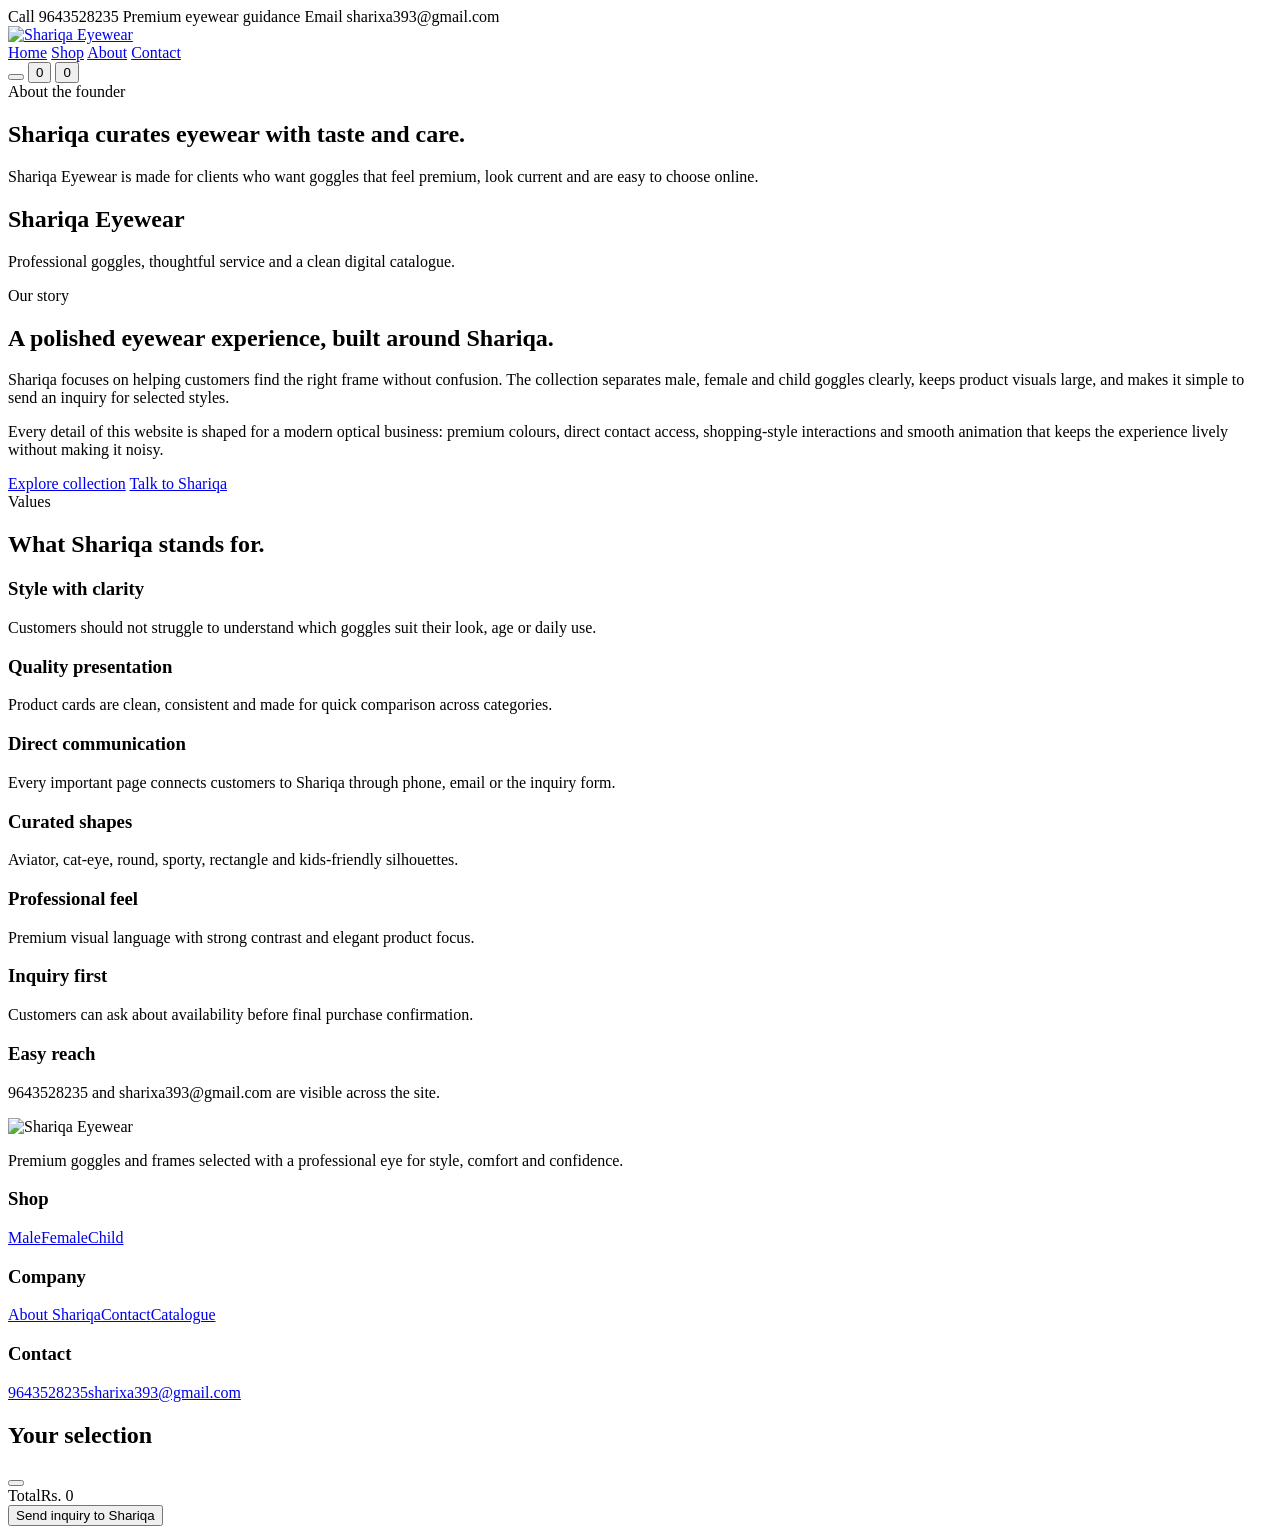
==== about.html @ 357ba141 "Add about.html" ====
<!doctype html>
<html lang="en">
  <head>
    <meta charset="UTF-8">
    <meta name="viewport" content="width=device-width, initial-scale=1.0">
    <title>About Shariqa | Shariqa Eyewear</title>
    <meta name="description" content="Learn about Shariqa and the professional eyewear studio behind Shariqa Eyewear.">
    <link rel="icon" href="assets/favicon.svg" type="image/svg+xml">
    <link rel="stylesheet" href="styles.css">
  </head>
  <body>
    <div class="top-strip">
      <span>Call 9643528235</span>
      <span>Premium eyewear guidance</span>
      <span>Email sharixa393@gmail.com</span>
    </div>

    <header class="site-header">
      <a class="brand" href="index.html" aria-label="Shariqa Eyewear home"><img src="assets/logo.svg" alt="Shariqa Eyewear"></a>
      <nav class="nav" data-nav>
        <a href="index.html">Home</a>
        <a href="shop.html">Shop</a>
        <a class="active" href="about.html">About</a>
        <a href="contact.html">Contact</a>
      </nav>
      <div class="header-actions">
        <button class="menu-button" type="button" data-menu aria-label="Open menu"><span data-icon="menu"></span></button>
        <button class="icon-button" type="button" data-open-cart aria-label="Open wishlist"><span data-icon="heart"></span><span class="badge" data-wishlist-count>0</span></button>
        <button class="icon-button" type="button" data-open-cart aria-label="Open cart"><span data-icon="bag"></span><span class="badge" data-cart-count>0</span></button>
      </div>
    </header>

    <main>
      <section class="page-hero">
        <span class="eyebrow">About the founder</span>
        <h1>Shariqa curates eyewear with taste and care.</h1>
        <p>Shariqa Eyewear is made for clients who want goggles that feel premium, look current and are easy to choose online.</p>
      </section>

      <section class="section">
        <div class="split">
          <div class="portrait-panel reveal">
            <h2>Shariqa Eyewear</h2>
            <p>Professional goggles, thoughtful service and a clean digital catalogue.</p>
          </div>
          <div class="page-block reveal">
            <span class="eyebrow">Our story</span>
            <h2>A polished eyewear experience, built around Shariqa.</h2>
            <p>Shariqa focuses on helping customers find the right frame without confusion. The collection separates male, female and child goggles clearly, keeps product visuals large, and makes it simple to send an inquiry for selected styles.</p>
            <p>Every detail of this website is shaped for a modern optical business: premium colours, direct contact access, shopping-style interactions and smooth animation that keeps the experience lively without making it noisy.</p>
            <div class="section-actions">
              <a class="button gold" href="shop.html">Explore collection</a>
              <a class="button ghost" href="contact.html">Talk to Shariqa</a>
            </div>
          </div>
        </div>
      </section>

      <section class="section alt">
        <div class="section-header reveal">
          <div>
            <span class="eyebrow">Values</span>
            <h2>What Shariqa stands for.</h2>
          </div>
        </div>
        <div class="story-list">
          <div class="story-card reveal"><h3>Style with clarity</h3><p>Customers should not struggle to understand which goggles suit their look, age or daily use.</p></div>
          <div class="story-card reveal"><h3>Quality presentation</h3><p>Product cards are clean, consistent and made for quick comparison across categories.</p></div>
          <div class="story-card reveal"><h3>Direct communication</h3><p>Every important page connects customers to Shariqa through phone, email or the inquiry form.</p></div>
        </div>
      </section>

      <section class="section dark">
        <div class="trust-grid">
          <div class="trust-card reveal"><span data-icon="eye"></span><h3>Curated shapes</h3><p>Aviator, cat-eye, round, sporty, rectangle and kids-friendly silhouettes.</p></div>
          <div class="trust-card reveal"><span data-icon="shield"></span><h3>Professional feel</h3><p>Premium visual language with strong contrast and elegant product focus.</p></div>
          <div class="trust-card reveal"><span data-icon="truck"></span><h3>Inquiry first</h3><p>Customers can ask about availability before final purchase confirmation.</p></div>
          <div class="trust-card reveal"><span data-icon="phone"></span><h3>Easy reach</h3><p>9643528235 and sharixa393@gmail.com are visible across the site.</p></div>
        </div>
      </section>
    </main>

    <footer class="footer">
      <div><img src="assets/logo.svg" alt="Shariqa Eyewear"><p>Premium goggles and frames selected with a professional eye for style, comfort and confidence.</p></div>
      <div><h3>Shop</h3><div class="footer-links"><a href="shop.html?category=men">Male</a><a href="shop.html?category=women">Female</a><a href="shop.html?category=kids">Child</a></div></div>
      <div><h3>Company</h3><div class="footer-links"><a href="about.html">About Shariqa</a><a href="contact.html">Contact</a><a href="shop.html">Catalogue</a></div></div>
      <div><h3>Contact</h3><div class="footer-links"><a href="tel:9643528235">9643528235</a><a href="mailto:sharixa393@gmail.com">sharixa393@gmail.com</a></div></div>
    </footer>

    <div class="drawer-backdrop" data-backdrop></div>
    <aside class="cart-drawer" data-drawer aria-label="Shopping cart">
      <div class="drawer-head"><h2>Your selection</h2><button class="icon-button" type="button" data-close-cart aria-label="Close cart"><span data-icon="close"></span></button></div>
      <div class="drawer-items" data-drawer-items></div>
      <div class="drawer-foot"><div class="total-row"><span>Total</span><span data-cart-total>Rs. 0</span></div><button class="button gold" type="button" data-checkout>Send inquiry to Shariqa</button></div>
    </aside>

    <script src="app.js"></script>
  </body>
</html>
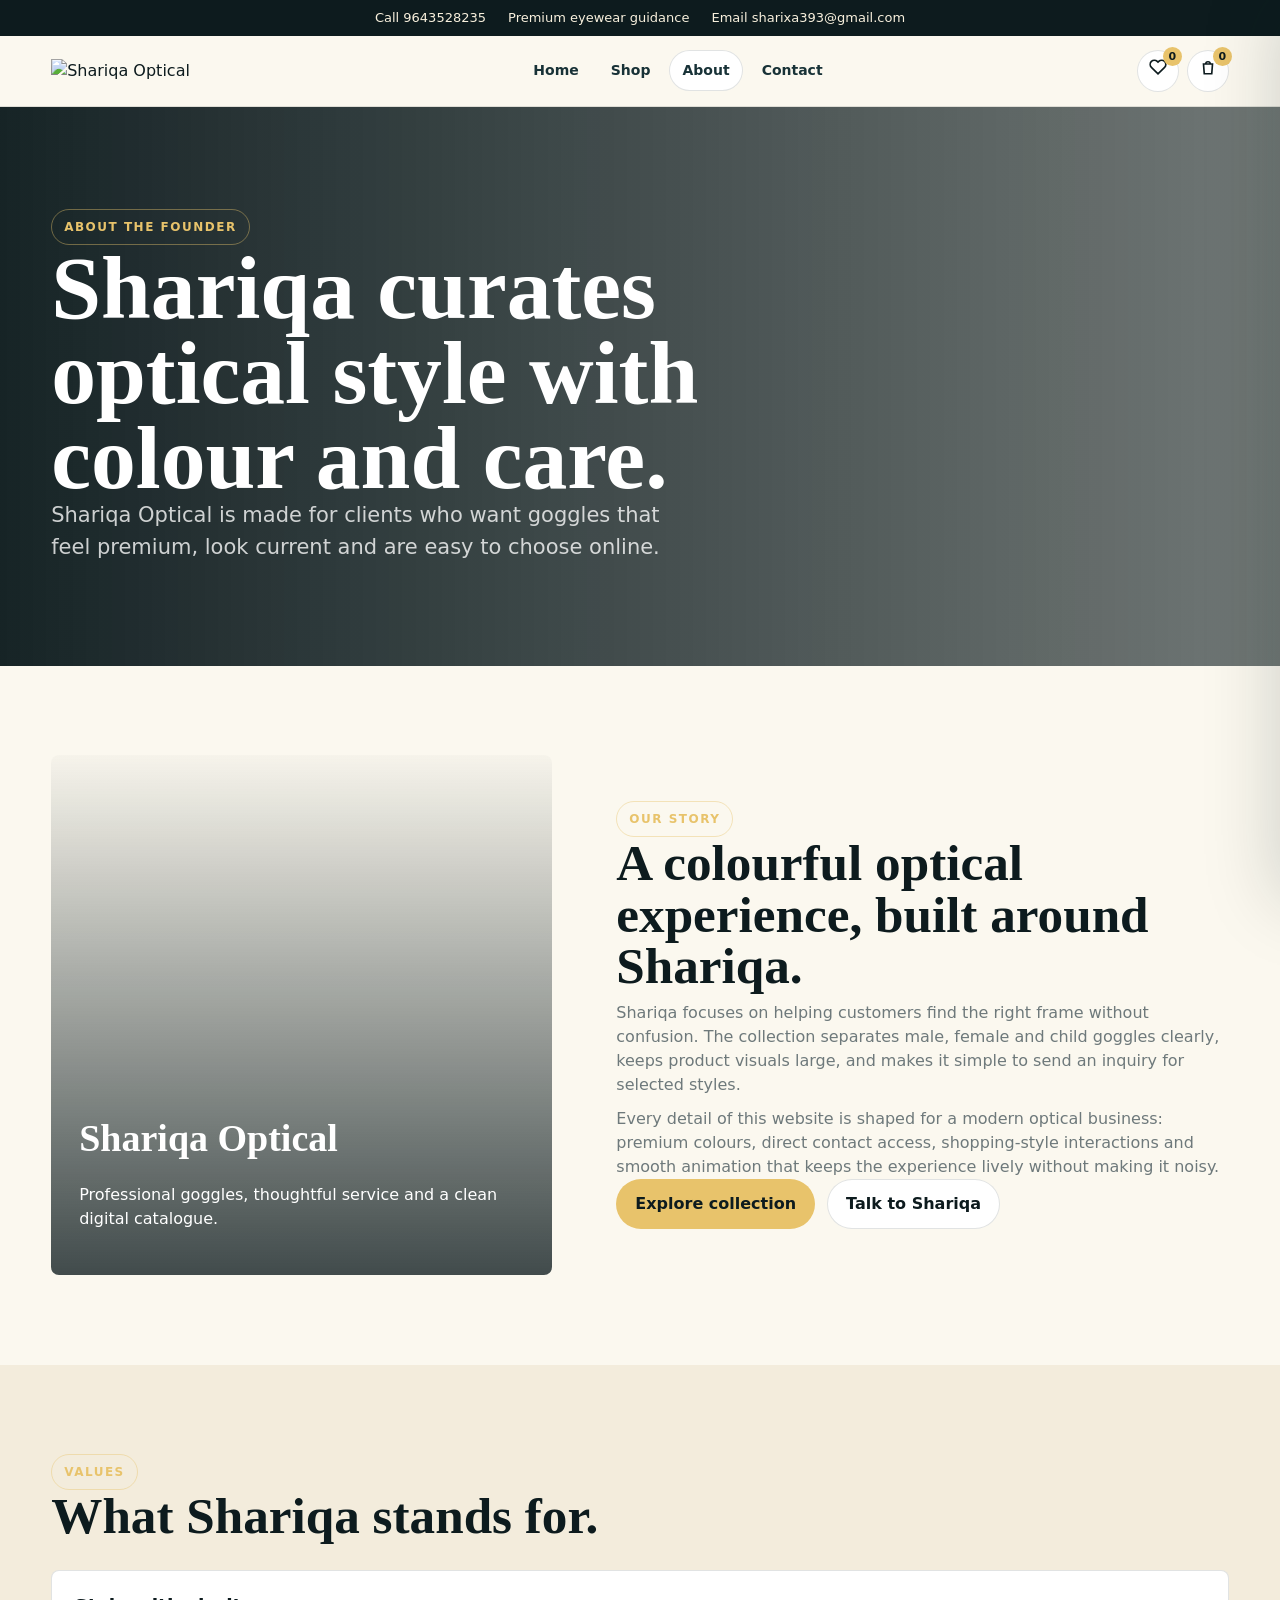
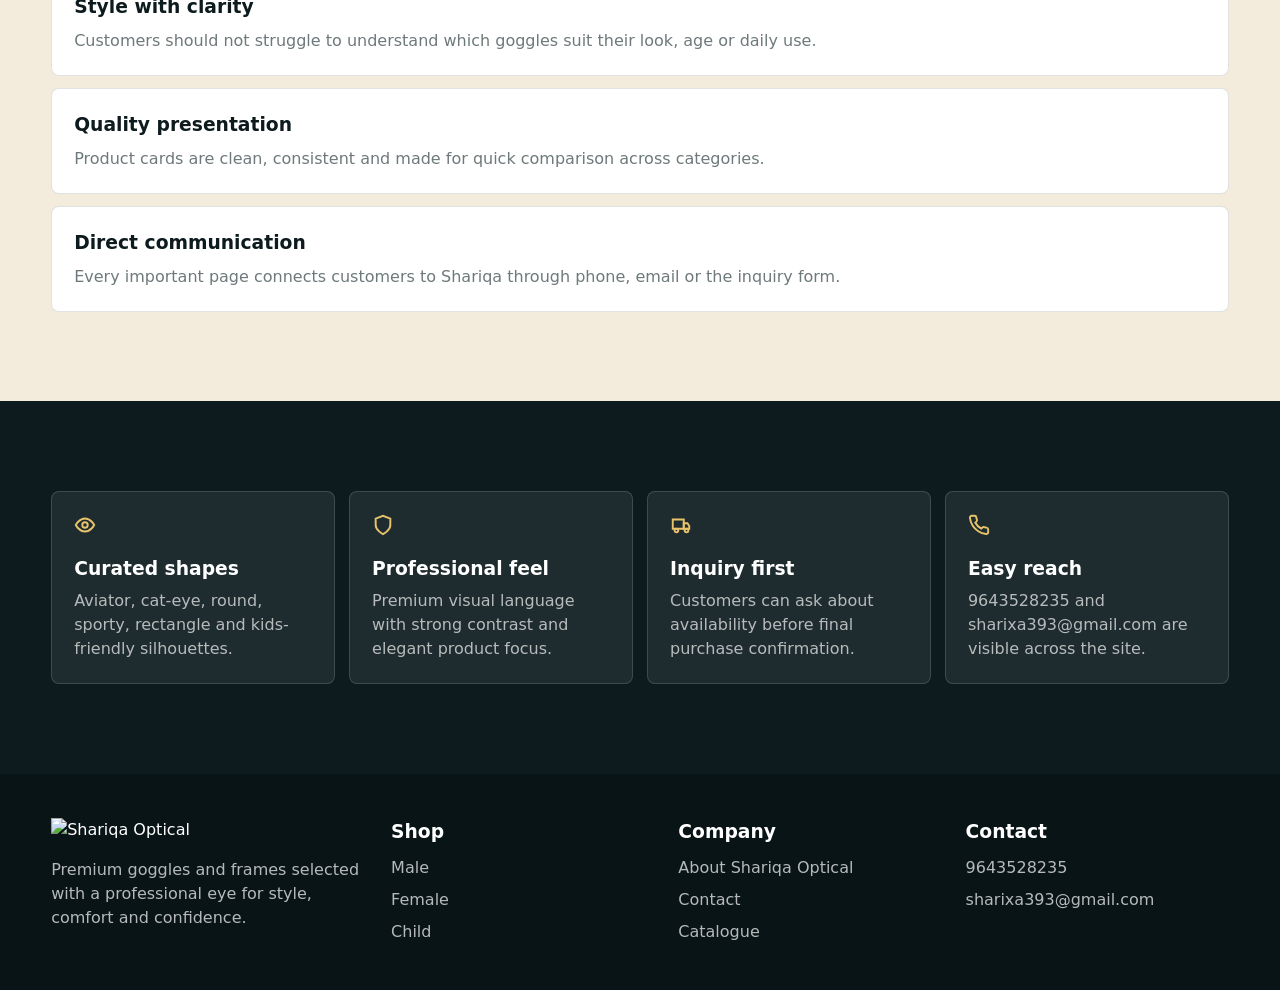
==== commit dd8f07db: "Update Shariqa Optical website" ====
--- a/about.html
+++ b/about.html
@@ -3,8 +3,8 @@
   <head>
     <meta charset="UTF-8">
     <meta name="viewport" content="width=device-width, initial-scale=1.0">
-    <title>About Shariqa | Shariqa Eyewear</title>
-    <meta name="description" content="Learn about Shariqa and the professional eyewear studio behind Shariqa Eyewear.">
+    <title>About Shariqa | Shariqa Optical</title>
+    <meta name="description" content="Learn about Shariqa and the professional eyewear studio behind Shariqa Optical.">
     <link rel="icon" href="assets/favicon.svg" type="image/svg+xml">
     <link rel="stylesheet" href="styles.css">
   </head>
@@ -16,7 +16,7 @@
     </div>
 
     <header class="site-header">
-      <a class="brand" href="index.html" aria-label="Shariqa Eyewear home"><img src="assets/logo.svg" alt="Shariqa Eyewear"></a>
+      <a class="brand" href="index.html" aria-label="Shariqa Optical home"><img src="assets/shariqa-optical-logo.png" alt="Shariqa Optical"></a>
       <nav class="nav" data-nav>
         <a href="index.html">Home</a>
         <a href="shop.html">Shop</a>
@@ -33,19 +33,19 @@
     <main>
       <section class="page-hero">
         <span class="eyebrow">About the founder</span>
-        <h1>Shariqa curates eyewear with taste and care.</h1>
-        <p>Shariqa Eyewear is made for clients who want goggles that feel premium, look current and are easy to choose online.</p>
+        <h1>Shariqa curates optical style with colour and care.</h1>
+        <p>Shariqa Optical is made for clients who want goggles that feel premium, look current and are easy to choose online.</p>
       </section>
 
       <section class="section">
         <div class="split">
           <div class="portrait-panel reveal">
-            <h2>Shariqa Eyewear</h2>
+            <h2>Shariqa Optical</h2>
             <p>Professional goggles, thoughtful service and a clean digital catalogue.</p>
           </div>
           <div class="page-block reveal">
             <span class="eyebrow">Our story</span>
-            <h2>A polished eyewear experience, built around Shariqa.</h2>
+            <h2>A colourful optical experience, built around Shariqa.</h2>
             <p>Shariqa focuses on helping customers find the right frame without confusion. The collection separates male, female and child goggles clearly, keeps product visuals large, and makes it simple to send an inquiry for selected styles.</p>
             <p>Every detail of this website is shaped for a modern optical business: premium colours, direct contact access, shopping-style interactions and smooth animation that keeps the experience lively without making it noisy.</p>
             <div class="section-actions">
@@ -81,9 +81,9 @@
     </main>
 
     <footer class="footer">
-      <div><img src="assets/logo.svg" alt="Shariqa Eyewear"><p>Premium goggles and frames selected with a professional eye for style, comfort and confidence.</p></div>
+      <div><img src="assets/shariqa-optical-logo.png" alt="Shariqa Optical"><p>Premium goggles and frames selected with a professional eye for style, comfort and confidence.</p><div class="social-links"><a href="https://www.instagram.com/" target="_blank" rel="noreferrer" aria-label="Instagram"><span data-icon="instagram"></span></a><a href="https://www.facebook.com/" target="_blank" rel="noreferrer" aria-label="Facebook"><span data-icon="facebook"></span></a></div></div>
       <div><h3>Shop</h3><div class="footer-links"><a href="shop.html?category=men">Male</a><a href="shop.html?category=women">Female</a><a href="shop.html?category=kids">Child</a></div></div>
-      <div><h3>Company</h3><div class="footer-links"><a href="about.html">About Shariqa</a><a href="contact.html">Contact</a><a href="shop.html">Catalogue</a></div></div>
+      <div><h3>Company</h3><div class="footer-links"><a href="about.html">About Shariqa Optical</a><a href="contact.html">Contact</a><a href="shop.html">Catalogue</a></div></div>
       <div><h3>Contact</h3><div class="footer-links"><a href="tel:9643528235">9643528235</a><a href="mailto:sharixa393@gmail.com">sharixa393@gmail.com</a></div></div>
     </footer>
 
@@ -91,7 +91,7 @@
     <aside class="cart-drawer" data-drawer aria-label="Shopping cart">
       <div class="drawer-head"><h2>Your selection</h2><button class="icon-button" type="button" data-close-cart aria-label="Close cart"><span data-icon="close"></span></button></div>
       <div class="drawer-items" data-drawer-items></div>
-      <div class="drawer-foot"><div class="total-row"><span>Total</span><span data-cart-total>Rs. 0</span></div><button class="button gold" type="button" data-checkout>Send inquiry to Shariqa</button></div>
+      <div class="drawer-foot"><div class="total-row"><span>Total</span><span data-cart-total>Rs. 0</span></div><button class="button gold" type="button" data-checkout>Submit inquiry to Shariqa</button></div>
     </aside>
 
     <script src="app.js"></script>
--- a/styles.css
+++ b/styles.css
@@ -0,0 +1,991 @@
+:root {
+  --ink: #0d1b1e;
+  --ink-2: #183237;
+  --paper: #fbf8ef;
+  --paper-2: #f3ecdc;
+  --gold: #e8c36b;
+  --coral: #d86d5b;
+  --mint: #7bb9a7;
+  --sky: #80a8c4;
+  --muted: #6e797b;
+  --line: rgba(13, 27, 30, 0.12);
+  --shadow: 0 24px 70px rgba(13, 27, 30, 0.14);
+}
+
+* {
+  box-sizing: border-box;
+}
+
+html {
+  scroll-behavior: smooth;
+}
+
+body {
+  margin: 0;
+  color: var(--ink);
+  background: var(--paper);
+  font-family: Inter, ui-sans-serif, system-ui, -apple-system, BlinkMacSystemFont, "Segoe UI", sans-serif;
+  line-height: 1.5;
+}
+
+body.drawer-open {
+  overflow: hidden;
+}
+
+a {
+  color: inherit;
+  text-decoration: none;
+}
+
+img,
+video {
+  max-width: 100%;
+  display: block;
+}
+
+button,
+input,
+select,
+textarea {
+  font: inherit;
+}
+
+.top-strip {
+  display: flex;
+  justify-content: center;
+  gap: 22px;
+  padding: 8px 18px;
+  color: #f8f0dd;
+  background: var(--ink);
+  font-size: 13px;
+}
+
+.site-header {
+  position: sticky;
+  top: 0;
+  z-index: 50;
+  display: grid;
+  grid-template-columns: auto 1fr auto;
+  align-items: center;
+  gap: 24px;
+  padding: 14px clamp(16px, 4vw, 58px);
+  background: rgba(251, 248, 239, 0.9);
+  border-bottom: 1px solid var(--line);
+  backdrop-filter: blur(18px);
+}
+
+.brand {
+  display: inline-flex;
+  align-items: center;
+}
+
+.brand img {
+  width: 168px;
+  height: auto;
+}
+
+.nav {
+  display: flex;
+  justify-content: center;
+  gap: 6px;
+}
+
+.nav a {
+  padding: 10px 13px;
+  border-radius: 999px;
+  color: var(--ink-2);
+  font-size: 14px;
+  font-weight: 800;
+}
+
+.nav a:hover,
+.nav a.active {
+  background: #fff;
+  box-shadow: inset 0 0 0 1px var(--line);
+}
+
+.header-actions {
+  display: flex;
+  align-items: center;
+  gap: 8px;
+}
+
+.icon-button,
+.menu-button {
+  position: relative;
+  display: inline-grid;
+  place-items: center;
+  width: 42px;
+  height: 42px;
+  border: 1px solid var(--line);
+  border-radius: 50%;
+  color: var(--ink);
+  background: #fff;
+  cursor: pointer;
+  transition: transform 180ms ease, box-shadow 180ms ease;
+}
+
+.icon-button:hover,
+.menu-button:hover {
+  transform: translateY(-2px);
+  box-shadow: 0 10px 20px rgba(13, 27, 30, 0.12);
+}
+
+.badge {
+  position: absolute;
+  top: -4px;
+  right: -4px;
+  min-width: 19px;
+  height: 19px;
+  padding: 0 5px;
+  border-radius: 999px;
+  color: var(--ink);
+  background: var(--gold);
+  font-size: 11px;
+  font-weight: 900;
+  line-height: 19px;
+  text-align: center;
+}
+
+.menu-button {
+  display: none;
+}
+
+.hero {
+  min-height: calc(100vh - 111px);
+  display: grid;
+  grid-template-columns: minmax(0, 0.95fr) minmax(420px, 1.05fr);
+  align-items: stretch;
+  background: var(--ink);
+  color: #fff;
+}
+
+.hero-copy {
+  display: flex;
+  flex-direction: column;
+  justify-content: center;
+  gap: 24px;
+  padding: clamp(38px, 7vw, 92px);
+  position: relative;
+  overflow: hidden;
+}
+
+.hero-copy::before {
+  content: "";
+  position: absolute;
+  inset: 18px auto auto 8%;
+  width: 240px;
+  height: 240px;
+  border: 1px solid rgba(232, 195, 107, 0.35);
+  border-radius: 50%;
+}
+
+.eyebrow {
+  display: inline-flex;
+  width: fit-content;
+  align-items: center;
+  gap: 9px;
+  padding: 8px 12px;
+  border: 1px solid rgba(232, 195, 107, 0.42);
+  border-radius: 999px;
+  color: var(--gold);
+  font-size: 12px;
+  font-weight: 900;
+  letter-spacing: 1.5px;
+  text-transform: uppercase;
+}
+
+.hero h1,
+.page-hero h1 {
+  max-width: 780px;
+  margin: 0;
+  font-family: Georgia, "Times New Roman", serif;
+  font-size: clamp(44px, 7vw, 92px);
+  line-height: 0.95;
+  letter-spacing: 0;
+}
+
+.hero p,
+.page-hero p {
+  max-width: 640px;
+  margin: 0;
+  color: rgba(255, 255, 255, 0.78);
+  font-size: clamp(17px, 2vw, 21px);
+}
+
+.hero-actions,
+.section-actions {
+  display: flex;
+  flex-wrap: wrap;
+  gap: 12px;
+}
+
+.button {
+  display: inline-flex;
+  align-items: center;
+  justify-content: center;
+  gap: 9px;
+  min-height: 46px;
+  padding: 12px 18px;
+  border: 1px solid transparent;
+  border-radius: 999px;
+  background: var(--ink);
+  color: #fff;
+  font-weight: 900;
+  cursor: pointer;
+  transition: transform 180ms ease, box-shadow 180ms ease, background 180ms ease;
+}
+
+.button:hover {
+  transform: translateY(-2px);
+  box-shadow: 0 14px 32px rgba(13, 27, 30, 0.2);
+}
+
+.button.gold {
+  background: var(--gold);
+  color: var(--ink);
+}
+
+.button.light {
+  border-color: rgba(255, 255, 255, 0.38);
+  background: rgba(255, 255, 255, 0.1);
+  color: #fff;
+}
+
+.button.ghost {
+  border-color: var(--line);
+  background: #fff;
+  color: var(--ink);
+}
+
+.hero-video {
+  min-height: 520px;
+  position: relative;
+  overflow: hidden;
+}
+
+.hero-video video {
+  width: 100%;
+  height: 100%;
+  object-fit: cover;
+  filter: saturate(0.92) contrast(1.04);
+}
+
+.video-card {
+  position: absolute;
+  left: 24px;
+  right: 24px;
+  bottom: 24px;
+  display: grid;
+  grid-template-columns: repeat(3, minmax(0, 1fr));
+  gap: 10px;
+}
+
+.mini-stat {
+  padding: 16px;
+  border: 1px solid rgba(255, 255, 255, 0.24);
+  border-radius: 8px;
+  background: rgba(13, 27, 30, 0.68);
+  backdrop-filter: blur(14px);
+}
+
+.mini-stat strong {
+  display: block;
+  color: var(--gold);
+  font-size: 24px;
+}
+
+.mini-stat span {
+  color: rgba(255, 255, 255, 0.78);
+  font-size: 12px;
+  font-weight: 800;
+}
+
+.ticker {
+  overflow: hidden;
+  border-block: 1px solid var(--line);
+  background: #fff;
+}
+
+.ticker-track {
+  display: flex;
+  width: max-content;
+  animation: ticker 26s linear infinite;
+}
+
+.ticker span {
+  padding: 14px 28px;
+  color: var(--ink-2);
+  font-size: 13px;
+  font-weight: 900;
+  letter-spacing: 1px;
+  text-transform: uppercase;
+}
+
+@keyframes ticker {
+  to {
+    transform: translateX(-50%);
+  }
+}
+
+.section {
+  padding: clamp(52px, 7vw, 96px) clamp(16px, 4vw, 58px);
+}
+
+.section.alt {
+  background: var(--paper-2);
+}
+
+.section.dark {
+  background: var(--ink);
+  color: #fff;
+}
+
+.section-header {
+  display: flex;
+  justify-content: space-between;
+  align-items: end;
+  gap: 24px;
+  margin-bottom: 28px;
+}
+
+.section-header h2,
+.page-block h2 {
+  margin: 0;
+  font-family: Georgia, "Times New Roman", serif;
+  font-size: clamp(32px, 4vw, 56px);
+  line-height: 1;
+}
+
+.section-header p,
+.page-block p {
+  max-width: 660px;
+  margin: 10px 0 0;
+  color: var(--muted);
+}
+
+.dark .section-header p {
+  color: rgba(255, 255, 255, 0.72);
+}
+
+.category-grid {
+  display: grid;
+  grid-template-columns: repeat(3, minmax(0, 1fr));
+  gap: 18px;
+}
+
+.category-card {
+  min-height: 320px;
+  display: flex;
+  flex-direction: column;
+  justify-content: space-between;
+  padding: 22px;
+  border: 1px solid var(--line);
+  border-radius: 8px;
+  background: #fff;
+  overflow: hidden;
+  position: relative;
+  box-shadow: 0 18px 44px rgba(13, 27, 30, 0.08);
+}
+
+.category-card::before {
+  content: "";
+  position: absolute;
+  inset: auto -25% -34% 30%;
+  height: 260px;
+  background: radial-gradient(circle, var(--shade, var(--gold)), transparent 64%);
+  opacity: 0.45;
+}
+
+.category-card h3 {
+  margin: 0;
+  font-size: 28px;
+}
+
+.category-card p {
+  max-width: 260px;
+  color: var(--muted);
+}
+
+.category-visual {
+  align-self: center;
+  width: min(86%, 360px);
+  margin-top: 20px;
+  transform: rotate(-5deg);
+  transition: transform 260ms ease;
+}
+
+.category-card:hover .category-visual {
+  transform: rotate(0deg) scale(1.04);
+}
+
+.toolbar {
+  display: grid;
+  grid-template-columns: minmax(220px, 1fr) auto auto;
+  gap: 12px;
+  align-items: center;
+  margin-bottom: 22px;
+}
+
+.search-box,
+.select-box {
+  display: flex;
+  align-items: center;
+  gap: 10px;
+  min-height: 48px;
+  padding: 0 14px;
+  border: 1px solid var(--line);
+  border-radius: 999px;
+  background: #fff;
+}
+
+.search-box input,
+.select-box select {
+  width: 100%;
+  border: 0;
+  outline: 0;
+  background: transparent;
+  color: var(--ink);
+}
+
+.tabs {
+  display: flex;
+  flex-wrap: wrap;
+  gap: 8px;
+}
+
+.tab {
+  min-height: 42px;
+  padding: 10px 15px;
+  border: 1px solid var(--line);
+  border-radius: 999px;
+  color: var(--ink);
+  background: #fff;
+  font-weight: 900;
+  cursor: pointer;
+}
+
+.tab.active {
+  border-color: var(--ink);
+  background: var(--ink);
+  color: #fff;
+}
+
+.product-grid {
+  display: grid;
+  grid-template-columns: repeat(4, minmax(0, 1fr));
+  gap: 18px;
+}
+
+.product-card {
+  border: 1px solid var(--line);
+  border-radius: 8px;
+  background: #fff;
+  overflow: hidden;
+  transition: transform 220ms ease, box-shadow 220ms ease;
+}
+
+.product-card:hover {
+  transform: translateY(-6px);
+  box-shadow: var(--shadow);
+}
+
+.product-media {
+  position: relative;
+  aspect-ratio: 1.12;
+  display: grid;
+  place-items: center;
+  background: linear-gradient(135deg, #f9f3e4, #e8f0ec);
+}
+
+.product-media img {
+  width: 92%;
+  height: 92%;
+  object-fit: contain;
+}
+
+.wish {
+  position: absolute;
+  top: 12px;
+  right: 12px;
+  color: var(--ink);
+  background: rgba(255, 255, 255, 0.82);
+}
+
+.wish.active {
+  color: #fff;
+  background: var(--coral);
+}
+
+.product-info {
+  padding: 16px;
+}
+
+.product-info h3 {
+  min-height: 48px;
+  margin: 0;
+  font-size: 17px;
+}
+
+.meta {
+  display: flex;
+  justify-content: space-between;
+  gap: 10px;
+  margin: 7px 0 13px;
+  color: var(--muted);
+  font-size: 13px;
+  font-weight: 800;
+}
+
+.price-row {
+  display: flex;
+  justify-content: space-between;
+  align-items: center;
+  gap: 10px;
+}
+
+.price {
+  font-size: 19px;
+  font-weight: 950;
+}
+
+.small-button {
+  display: inline-flex;
+  align-items: center;
+  justify-content: center;
+  min-width: 42px;
+  height: 42px;
+  border: 0;
+  border-radius: 50%;
+  background: var(--ink);
+  color: #fff;
+  cursor: pointer;
+}
+
+.trust-grid,
+.feature-grid {
+  display: grid;
+  grid-template-columns: repeat(4, minmax(0, 1fr));
+  gap: 14px;
+}
+
+.trust-card,
+.feature-card,
+.story-card,
+.contact-card {
+  border: 1px solid var(--line);
+  border-radius: 8px;
+  background: #fff;
+  padding: 22px;
+}
+
+.dark .trust-card {
+  border-color: rgba(255, 255, 255, 0.14);
+  background: rgba(255, 255, 255, 0.08);
+}
+
+.trust-card svg,
+.feature-card svg,
+.contact-card svg {
+  color: var(--gold);
+}
+
+.trust-card h3,
+.feature-card h3,
+.contact-card h3 {
+  margin: 12px 0 6px;
+}
+
+.trust-card p,
+.feature-card p,
+.contact-card p {
+  margin: 0;
+  color: var(--muted);
+}
+
+.dark .trust-card p {
+  color: rgba(255, 255, 255, 0.68);
+}
+
+.page-hero {
+  padding: clamp(54px, 8vw, 106px) clamp(16px, 4vw, 58px);
+  color: #fff;
+  background:
+    linear-gradient(90deg, rgba(13, 27, 30, 0.96), rgba(13, 27, 30, 0.58)),
+    url("https://images.unsplash.com/photo-1511499767150-a48a237f0083?auto=format&fit=crop&w=1800&q=80") center/cover;
+}
+
+.split {
+  display: grid;
+  grid-template-columns: 0.9fr 1.1fr;
+  gap: clamp(24px, 5vw, 68px);
+  align-items: center;
+}
+
+.portrait-panel {
+  min-height: 520px;
+  display: grid;
+  align-content: end;
+  padding: 28px;
+  border-radius: 8px;
+  background:
+    linear-gradient(180deg, rgba(13, 27, 30, 0.02), rgba(13, 27, 30, 0.78)),
+    url("https://images.unsplash.com/photo-1572635196237-14b3f281503f?auto=format&fit=crop&w=1200&q=80") center/cover;
+  color: #fff;
+}
+
+.portrait-panel h2 {
+  margin: 0;
+  font-family: Georgia, "Times New Roman", serif;
+  font-size: 38px;
+}
+
+.story-list {
+  display: grid;
+  gap: 12px;
+}
+
+.story-card h3 {
+  margin: 0 0 8px;
+}
+
+.story-card p {
+  margin: 0;
+  color: var(--muted);
+}
+
+.contact-layout {
+  display: grid;
+  grid-template-columns: 0.8fr 1.2fr;
+  gap: 22px;
+  align-items: start;
+}
+
+.contact-stack {
+  display: grid;
+  gap: 14px;
+}
+
+.form {
+  display: grid;
+  gap: 14px;
+  padding: 24px;
+  border: 1px solid var(--line);
+  border-radius: 8px;
+  background: #fff;
+  box-shadow: 0 18px 44px rgba(13, 27, 30, 0.08);
+}
+
+.form-row {
+  display: grid;
+  grid-template-columns: 1fr 1fr;
+  gap: 14px;
+}
+
+.field {
+  display: grid;
+  gap: 7px;
+}
+
+.field label {
+  font-size: 13px;
+  font-weight: 900;
+}
+
+.field input,
+.field select,
+.field textarea {
+  width: 100%;
+  border: 1px solid var(--line);
+  border-radius: 8px;
+  background: #fbfaf5;
+  padding: 13px 14px;
+  outline: 0;
+}
+
+.field textarea {
+  min-height: 138px;
+  resize: vertical;
+}
+
+.form-note,
+.status {
+  color: var(--muted);
+  font-size: 13px;
+}
+
+.status {
+  min-height: 20px;
+  font-weight: 800;
+}
+
+.drawer-backdrop {
+  position: fixed;
+  inset: 0;
+  z-index: 80;
+  pointer-events: none;
+  background: rgba(13, 27, 30, 0);
+  transition: background 220ms ease;
+}
+
+.drawer-backdrop.open {
+  pointer-events: auto;
+  background: rgba(13, 27, 30, 0.48);
+}
+
+.cart-drawer {
+  position: fixed;
+  top: 0;
+  right: 0;
+  z-index: 90;
+  width: min(420px, 100vw);
+  height: 100vh;
+  display: grid;
+  grid-template-rows: auto 1fr auto;
+  background: var(--paper);
+  box-shadow: -24px 0 70px rgba(13, 27, 30, 0.18);
+  transform: translateX(105%);
+  transition: transform 260ms ease;
+}
+
+.cart-drawer.open {
+  transform: translateX(0);
+}
+
+.drawer-head,
+.drawer-foot {
+  padding: 18px;
+  border-bottom: 1px solid var(--line);
+}
+
+.drawer-head {
+  display: flex;
+  justify-content: space-between;
+  align-items: center;
+}
+
+.drawer-head h2 {
+  margin: 0;
+  font-size: 22px;
+}
+
+.drawer-items {
+  overflow: auto;
+  padding: 18px;
+  display: grid;
+  align-content: start;
+  gap: 12px;
+}
+
+.drawer-item {
+  display: grid;
+  grid-template-columns: 72px 1fr auto;
+  gap: 12px;
+  align-items: center;
+  padding: 10px;
+  border: 1px solid var(--line);
+  border-radius: 8px;
+  background: #fff;
+}
+
+.drawer-item img {
+  width: 72px;
+  height: 72px;
+  object-fit: contain;
+  background: #f5efe0;
+  border-radius: 6px;
+}
+
+.drawer-item h3 {
+  margin: 0;
+  font-size: 14px;
+}
+
+.drawer-item p {
+  margin: 3px 0 0;
+  color: var(--muted);
+  font-size: 13px;
+}
+
+.qty {
+  display: flex;
+  align-items: center;
+  gap: 6px;
+  margin-top: 8px;
+}
+
+.qty button {
+  width: 26px;
+  height: 26px;
+  border: 1px solid var(--line);
+  border-radius: 50%;
+  background: #fff;
+  cursor: pointer;
+}
+
+.remove {
+  border: 0;
+  background: transparent;
+  color: var(--coral);
+  cursor: pointer;
+}
+
+.drawer-foot {
+  border-top: 1px solid var(--line);
+  border-bottom: 0;
+}
+
+.total-row {
+  display: flex;
+  justify-content: space-between;
+  margin-bottom: 12px;
+  font-size: 18px;
+  font-weight: 950;
+}
+
+.footer {
+  display: grid;
+  grid-template-columns: 1.2fr repeat(3, 1fr);
+  gap: 24px;
+  padding: 44px clamp(16px, 4vw, 58px);
+  background: #091416;
+  color: #fff;
+}
+
+.footer img {
+  width: 164px;
+}
+
+.footer p,
+.footer a {
+  color: rgba(255, 255, 255, 0.7);
+}
+
+.footer h3 {
+  margin: 0 0 10px;
+}
+
+.footer-links {
+  display: grid;
+  gap: 8px;
+}
+
+.reveal {
+  opacity: 0;
+  transform: translateY(18px);
+  transition: opacity 520ms ease, transform 520ms ease;
+}
+
+.reveal.visible {
+  opacity: 1;
+  transform: translateY(0);
+}
+
+@media (max-width: 1060px) {
+  .hero,
+  .split,
+  .contact-layout {
+    grid-template-columns: 1fr;
+  }
+
+  .product-grid {
+    grid-template-columns: repeat(3, minmax(0, 1fr));
+  }
+
+  .trust-grid,
+  .feature-grid {
+    grid-template-columns: repeat(2, minmax(0, 1fr));
+  }
+
+  .hero-video {
+    min-height: 420px;
+  }
+}
+
+@media (max-width: 820px) {
+  .site-header {
+    grid-template-columns: auto auto;
+  }
+
+  .nav {
+    position: fixed;
+    inset: 72px 16px auto;
+    display: none;
+    flex-direction: column;
+    padding: 12px;
+    border: 1px solid var(--line);
+    border-radius: 8px;
+    background: #fff;
+    box-shadow: var(--shadow);
+  }
+
+  .nav.open {
+    display: flex;
+  }
+
+  .menu-button {
+    display: inline-grid;
+  }
+
+  .header-actions {
+    justify-content: end;
+  }
+
+  .category-grid,
+  .product-grid {
+    grid-template-columns: repeat(2, minmax(0, 1fr));
+  }
+
+  .toolbar {
+    grid-template-columns: 1fr;
+  }
+
+  .section-header {
+    display: block;
+  }
+
+  .footer {
+    grid-template-columns: 1fr 1fr;
+  }
+}
+
+@media (max-width: 560px) {
+  .top-strip {
+    display: none;
+  }
+
+  .brand img {
+    width: 140px;
+  }
+
+  .hero {
+    min-height: auto;
+  }
+
+  .hero-copy {
+    padding: 36px 18px;
+  }
+
+  .hero h1,
+  .page-hero h1 {
+    font-size: 42px;
+  }
+
+  .video-card {
+    grid-template-columns: 1fr;
+  }
+
+  .category-grid,
+  .product-grid,
+  .trust-grid,
+  .feature-grid,
+  .form-row,
+  .footer {
+    grid-template-columns: 1fr;
+  }
+
+  .section,
+  .page-hero {
+    padding-inline: 16px;
+  }
+}
